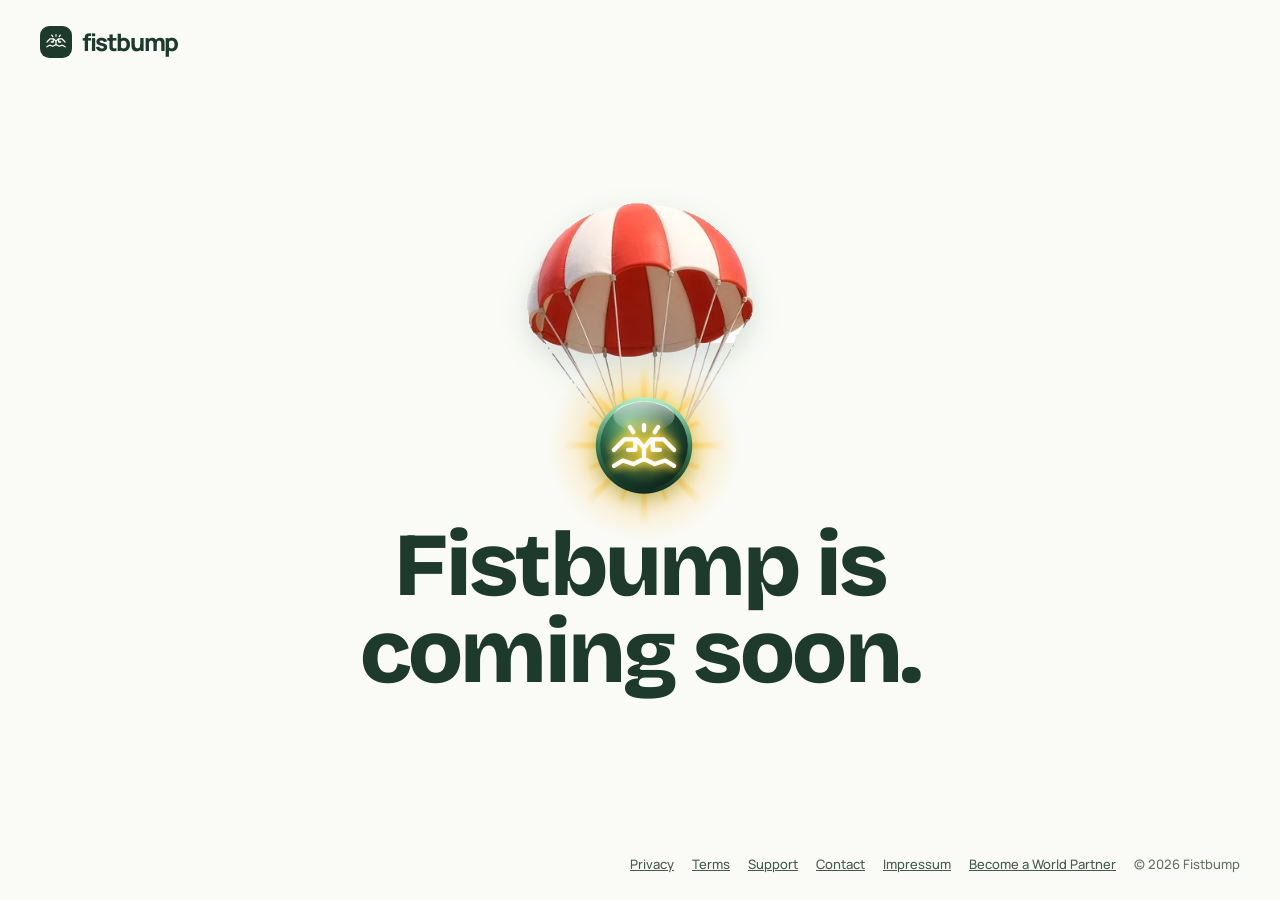
==== index.html @ 993be5f4 "Teaser: only the parachute and "Fistbump is coming soon.", nothing under it The owner (7 Nov): "only" ====
<!doctype html>
<html lang="en">
  <head>
    <meta charset="utf-8" />
    <meta name="viewport" content="width=device-width, initial-scale=1" />
    <title>Fistbump</title>
    <meta
      name="description"
      content="Fistbump, a new app for builders, is coming soon."
    />
    <meta name="theme-color" content="#FAFBF6" />
    <link rel="icon" href="/favicon.svg" type="image/svg+xml" />
    <link rel="icon" href="/favicon-32.png" sizes="32x32" type="image/png" />
    <link rel="apple-touch-icon" href="/apple-touch-icon.png" />
    <link rel="canonical" href="https://fistbump.world/" />
    <meta property="og:type" content="website" />
    <meta property="og:url" content="https://fistbump.world/" />
    <meta property="og:site_name" content="Fistbump" />
    <meta property="og:title" content="Fistbump" />
    <meta property="og:description" content="A new app for builders, coming soon." />
    <meta property="og:image" content="https://fistbump.world/og.png" />
    <meta property="og:image:width" content="1200" />
    <meta property="og:image:height" content="630" />
    <meta
      property="og:image:alt"
      content="A small parachute drifting down with a crate stamped with the Fistbump mark."
    />
    <meta name="twitter:card" content="summary_large_image" />
    <meta name="twitter:site" content="@skatalystai" />
    <meta name="twitter:title" content="Fistbump" />
    <meta name="twitter:description" content="A new app for builders, coming soon." />
    <meta name="twitter:image" content="https://fistbump.world/og.png" />
    <!-- The colours: the same chart as the app (src/theme/tokens.css). -->
    <link rel="stylesheet" href="/tokens.css" />
    <link
      rel="preload"
      href="/fonts/BricolageGrotesque_800ExtraBold.ttf"
      as="font"
      type="font/ttf"
      crossorigin
    />
    <style>
      @font-face {
        font-family: 'Bricolage Grotesque';
        src: url('/fonts/BricolageGrotesque_800ExtraBold.ttf') format('truetype');
        font-weight: 800;
        font-display: swap;
      }
      @font-face {
        font-family: 'Manrope';
        src: url('/fonts/Manrope_500Medium.ttf') format('truetype');
        font-weight: 500;
        font-display: swap;
      }
      @font-face {
        font-family: 'Manrope';
        src: url('/fonts/Manrope_800ExtraBold.ttf') format('truetype');
        font-weight: 800;
        font-display: swap;
      }
      :root {
        color-scheme: light;
      }
      * {
        box-sizing: border-box;
      }
      html,
      body {
        margin: 0;
        min-height: 100%;
      }
      body {
        min-height: 100svh;
        display: grid;
        grid-template-rows: auto 1fr auto;
        background: var(--paper);
        color: var(--forest);
        font:
          500 16px/1.5 Manrope,
          system-ui,
          sans-serif;
        -webkit-font-smoothing: antialiased;
      }
      header,
      footer {
        display: flex;
        align-items: center;
        justify-content: space-between;
      }
      /* The logo sits where the app's does, with the same margin. */
      header,
      footer {
        padding: clamp(16px, 3svh, 26px) clamp(16px, 4vw, 40px);
      }
      footer {
        justify-content: flex-end;
      }
      .brand {
        display: inline-flex;
        align-items: center;
        gap: 10px;
        color: var(--forest);
        text-decoration: none;
        font:
          800 24px/1 Manrope,
          system-ui,
          sans-serif;
        letter-spacing: -1.4px;
      }
      .brand img {
        width: 32px;
        height: 32px;
      }
      main {
        display: flex;
        flex-direction: column;
        align-items: center;
        justify-content: center;
        text-align: center;
        padding: 8px 16px 24px;
      }
      /* The app's own 3D parachute (the one members land with), carrying the Fistbump logo on a
         round shiny badge. When it lands the logo lights up in gold, like the owner's video. */
      .sky {
        width: min(230px, 26svh, 50vw);
      }
      .parachute {
        position: relative;
        display: block;
        aspect-ratio: 286 / 360;
        transform-origin: 50% 14%;
        animation:
          drop 2.8s cubic-bezier(0.2, 0.75, 0.25, 1) both,
          sway 6s ease-in-out 2.8s infinite;
      }
      .chute {
        position: absolute;
        top: 0;
        left: 0;
        width: 100%;
        height: auto;
        filter: drop-shadow(0 10px 14px #1e3a2c26);
      }
      /* Drawn in the picture's own units (286 wide), so the strings meet the badge. */
      .badge {
        position: absolute;
        top: 0;
        left: 0;
        width: 100%;
        height: auto;
        overflow: visible;
      }
      .badge-ball {
        filter: drop-shadow(0 8px 10px #1e3a2c40);
      }
      .badge-light {
        animation: light-up 1.1s cubic-bezier(0.2, 1.4, 0.4, 1) 2.3s both;
      }
      .badge-rays {
        animation: spin 40s linear 2.3s infinite;
      }
      .badge-halo {
        animation: glow 3.2s ease-in-out 3.4s infinite;
      }
      .badge-sparkles use {
        animation: twinkle 2.6s ease-in-out infinite both;
      }
      .badge-sparkles g:nth-child(1) use {
        animation-delay: 2.6s;
      }
      .badge-sparkles g:nth-child(2) use {
        animation-delay: 3.4s;
      }
      .badge-sparkles g:nth-child(3) use {
        animation-delay: 2.9s;
      }
      .badge-sparkles g:nth-child(4) use {
        animation-delay: 3.9s;
      }
      .badge-sparkles g:nth-child(5) use {
        animation-delay: 3.1s;
      }
      .badge-sparkles g:nth-child(6) use {
        animation-delay: 4.2s;
      }
      .badge-sparkles g:nth-child(7) use {
        animation-delay: 3.6s;
      }
      h1 {
        margin: clamp(18px, 3.5svh, 34px) 0 0;
        font:
          800 clamp(40px, min(7.4vw, 10svh), 96px) / 0.96 'Bricolage Grotesque',
          Manrope,
          system-ui,
          sans-serif;
        letter-spacing: -0.03em;
        text-wrap: balance;
        max-width: 14ch;
      }
      .brand:focus-visible,
      footer a:focus-visible {
        outline: 3px solid var(--focus);
        outline-offset: 3px;
      }
      footer {
        font-size: 13px;
        color: var(--lichen);
      }
      footer .links {
        display: inline-flex;
        flex-wrap: wrap;
        justify-content: center;
        gap: 8px 18px;
      }
      footer a {
        color: var(--moss);
      }
      @keyframes drop {
        0% {
          translate: -60px -80svh;
          rotate: -12deg;
          opacity: 0;
        }
        12% {
          opacity: 1;
        }
        45% {
          rotate: 7deg;
        }
        75% {
          rotate: -3deg;
        }
        100% {
          translate: 0 0;
          rotate: 0deg;
          opacity: 1;
        }
      }
      @keyframes sway {
        0%,
        100% {
          rotate: 0deg;
        }
        25% {
          rotate: 2.5deg;
        }
        75% {
          rotate: -2.5deg;
        }
      }
      @keyframes light-up {
        from {
          opacity: 0;
          scale: 0.3;
        }
        to {
          opacity: 1;
          scale: 1;
        }
      }
      @keyframes spin {
        to {
          rotate: 360deg;
        }
      }
      @keyframes glow {
        50% {
          opacity: 0.6;
          scale: 0.92;
        }
      }
      @keyframes twinkle {
        0%,
        100% {
          opacity: 0;
          scale: 0.2;
        }
        50% {
          opacity: 1;
          scale: 1;
        }
      }
      @media (prefers-reduced-motion: reduce) {
        .parachute,
        .badge-light,
        .badge-rays,
        .badge-halo,
        .badge-sparkles use {
          animation: none;
        }
      }
    </style>
  </head>
  <body>
    <header>
      <a class="brand" href="/" aria-label="Fistbump home">
        <img src="/favicon.svg" alt="" />
        fistbump
      </a>
    </header>
    <main>
      <div class="sky" aria-hidden="true">
        <span class="parachute">
          <img class="chute" src="/art/parachute.webp" alt="" width="286" height="275" />
          <svg class="badge" viewBox="0 0 286 400" width="286" height="400">
            <defs>
              <radialGradient id="badge-halo" cx="0" cy="0" r="120" gradientUnits="userSpaceOnUse">
                <stop offset="0" stop-color="#ffd43b" stop-opacity=".9" />
                <stop offset=".48" stop-color="#ffd43b" stop-opacity=".55" />
                <stop offset=".72" stop-color="#f5bd4f" stop-opacity=".18" />
                <stop offset="1" stop-color="#f5bd4f" stop-opacity="0" />
              </radialGradient>
              <radialGradient id="badge-ray" cx="0" cy="0" r="100" gradientUnits="userSpaceOnUse">
                <stop offset=".5" stop-color="#ffc94a" stop-opacity=".8" />
                <stop offset="1" stop-color="#ffc94a" stop-opacity="0" />
              </radialGradient>
              <linearGradient id="badge-rim" y1="-60" y2="60" x2="0" gradientUnits="userSpaceOnUse">
                <stop offset="0" stop-color="#b4f0c8" />
                <stop offset=".5" stop-color="#3c7d59" />
                <stop offset="1" stop-color="#0f2a1d" />
              </linearGradient>
              <radialGradient
                id="badge-body"
                cx="-20"
                cy="-28"
                r="88"
                gradientUnits="userSpaceOnUse"
              >
                <stop offset="0" stop-color="#5bb383" />
                <stop offset=".5" stop-color="#24553c" />
                <stop offset="1" stop-color="#10291d" />
              </radialGradient>
              <radialGradient id="badge-warm" cx="0" cy="0" r="48" gradientUnits="userSpaceOnUse">
                <stop offset="0" stop-color="#ffd43b" stop-opacity=".45" />
                <stop offset="1" stop-color="#ffd43b" stop-opacity="0" />
              </radialGradient>
              <linearGradient
                id="badge-shine"
                y1="-56"
                y2="-16"
                x2="0"
                gradientUnits="userSpaceOnUse"
              >
                <stop offset="0" stop-color="#fff" stop-opacity=".7" />
                <stop offset="1" stop-color="#fff" stop-opacity="0" />
              </linearGradient>
              <linearGradient id="badge-spark" y1="-8" y2="8" x2="0" gradientUnits="userSpaceOnUse">
                <stop offset="0" stop-color="#fffbe0" />
                <stop offset="1" stop-color="#ffc21a" />
              </linearGradient>
              <filter id="badge-glow" x="-30%" y="-30%" width="160%" height="160%">
                <feGaussianBlur in="SourceAlpha" stdDeviation="2.6" result="blur" />
                <feFlood flood-color="#ffd43b" />
                <feComposite in2="blur" operator="in" result="gold" />
                <feMerge>
                  <feMergeNode in="gold" />
                  <feMergeNode in="gold" />
                  <feMergeNode in="SourceGraphic" />
                </feMerge>
              </filter>
              <filter id="badge-soft" x="-20%" y="-20%" width="140%" height="140%">
                <feGaussianBlur stdDeviation="1.6" />
              </filter>
              <path id="badge-star" d="M0-8C1-2 2-1 8 0C2 1 1 2 0 8C-1 2-2 1-8 0C-2-1-1-2 0-8Z" />
            </defs>
            <!-- The parachute's strings, carried on down to the badge. -->
            <path
              d="M84.8 256L99.8 274.8M93.6 256L102.2 270.4M104 240L111.6 260.2M109 240L113.6 258.4M121.1 232L123.2 252.5M160.6 216L159.7 248.2M165.5 216L161.4 248.6M200.1 232L190.9 265.9M209.8 240L198.3 275.8M212.8 248L199.2 278.1M217.4 248L199 278.6"
              stroke="#c9cdcf"
              stroke-width="1.8"
              stroke-linecap="round"
            />
            <g transform="translate(148 304)">
              <g class="badge-light">
                <circle class="badge-halo" r="120" fill="url(#badge-halo)" />
                <path
                  class="badge-rays"
                  fill="url(#badge-ray)"
                  filter="url(#badge-soft)"
                  d="M0 0L-5.2-99.9L5.2-99.9ZM0 0L25.7-69.4L30.9-67.2ZM0 0L66.9-74.3L74.3-66.9ZM0 0L67.2-30.9L69.4-25.7ZM0 0L99.9-5.2L99.9 5.2ZM0 0L69.4 25.7L67.2 30.9ZM0 0L74.3 66.9L66.9 74.3ZM0 0L30.9 67.2L25.7 69.4ZM0 0L5.2 99.9L-5.2 99.9ZM0 0L-25.7 69.4L-30.9 67.2ZM0 0L-66.9 74.3L-74.3 66.9ZM0 0L-67.2 30.9L-69.4 25.7ZM0 0L-99.9 5.2L-99.9-5.2ZM0 0L-69.4-25.7L-67.2-30.9ZM0 0L-74.3-66.9L-66.9-74.3ZM0 0L-30.9-67.2L-25.7-69.4Z"
                />
              </g>
              <g class="badge-ball">
                <circle r="60" fill="url(#badge-rim)" />
                <circle r="54.5" fill="url(#badge-body)" />
                <circle r="48" fill="url(#badge-warm)" />
                <!-- The Fistbump logo, as in the app icon. -->
                <path
                  d="M7 24L13 18L20 18L24 23L24 29L18 32L12 30L7 33M41 24L35 18L28 18L24 23L24 29L30 32L36 30L41 33M19 18V24H15M29 18V24H33M24 10V13M16 11L18 14M32 11L30 14"
                  transform="translate(-52.8 -47.3) scale(2.2)"
                  fill="none"
                  stroke="#fffdf5"
                  stroke-width="2.4"
                  stroke-linecap="round"
                  stroke-linejoin="round"
                  filter="url(#badge-glow)"
                />
                <ellipse cy="-36" rx="38" ry="19" fill="url(#badge-shine)" />
              </g>
              <g class="badge-sparkles" fill="url(#badge-spark)">
                <g transform="translate(-96 -14) scale(2)"><use href="#badge-star" /></g>
                <g transform="translate(90 -40) scale(1.5)"><use href="#badge-star" /></g>
                <g transform="translate(104 26) scale(2.2)"><use href="#badge-star" /></g>
                <g transform="translate(-84 50) scale(1.4)"><use href="#badge-star" /></g>
                <g transform="translate(-44 84) scale(1.7)"><use href="#badge-star" /></g>
                <g transform="translate(60 78) scale(1.5)"><use href="#badge-star" /></g>
                <g transform="translate(-112 -64) scale(1.1)"><use href="#badge-star" /></g>
              </g>
            </g>
          </svg>
        </span>
      </div>
      <h1>Fistbump is coming soon.</h1>
    </main>
    <footer>
      <span class="links">
        <a href="/privacy/">Privacy</a>
        <a href="/terms/">Terms</a><a href="/support/">Support</a><a href="/contact/">Contact</a
        ><a href="/impressum/">Impressum</a>
        <a href="https://app.fistbump.world/sponsor">Become a World Partner</a>
        <span>© 2026 Fistbump</span>
      </span>
    </footer>
    <script>
      // One visit to this page, added to a daily total for the team (public.count_visit), and while
      // the page is in front one beat a minute to that minute's total, for "online now"
      // (public.site_beat). No cookie, nothing stored in the browser, nothing about the visitor is
      // sent or kept. The key is the app's public one, the same as in app.fistbump.world.
      (function () {
        var server = 'https://xhuhqgfvrtgdiqsxekig.supabase.co/rest/v1/rpc/';
        var publishable = 'sb_publishable_MYZH6o37FvHN8azleJ57rA_O2DA0aAM';
        var last = 0;
        function send(name, body) {
          fetch(server + name, {
            method: 'POST',
            headers: { apikey: publishable, 'Content-Type': 'application/json' },
            body: body,
            keepalive: true,
            credentials: 'omit',
            referrerPolicy: 'no-referrer',
          }).catch(function () {});
        }
        function beat() {
          if (document.visibilityState !== 'visible' || Date.now() - last < 55000) return;
          last = Date.now();
          send('site_beat', '{}');
        }
        send('count_visit', '{"page":"website","surface":"web"}');
        beat();
        setInterval(beat, 60000);
        document.addEventListener('visibilitychange', beat);
      })();
    </script>
  </body>
</html>
---- tokens.css ----
/*
 * Fistbump's colour chart, one file for fistbump.world and the app (approved by the owner on
 * 4 November 2026). landing/tokens.css is the same file for the public site; src/theme/tokens.ts
 * repeats the colours for the phone app's own screens. tests/tokens.test.ts keeps all three equal
 * and checks every other place that still names one of these colours.
 *
 * Day: the site, the map and every panel; the 3D characters stay the brightest thing on screen.
 * Night: Fistbump Park, the same forest after dark, lit in cyan and gold. Each accent has one job.
 */
:root {
  /* Day neutrals */
  --paper: #fafbf6;
  --card: #ffffff;
  --meadow: #eef3e6;
  --trail: #dce4d3;
  --forest: #1e3a2c;
  --forest-hover: #2d4f3d;
  --moss: #46594d;
  --lichen: #5f7266;
  --lagoon: #5b948b;
  --float: #ffffffee;
  /* Accents */
  --sun: #f5bd4f; /* Plus, Sponsored, rewards */
  --sun-soft: #fdf3dc;
  --sun-ink: #6b4a07;
  --event: #c2410c; /* events: pins, chips, dates */
  --event-soft: #ffede3;
  --event-ink: #7c2d12;
  --sky: #23b9e9; /* new builders, lights */
  --sky-soft: #e6f6fb;
  --sky-ink: #0b5f7d;
  --focus: #127fa6; /* the keyboard focus ring, 3 px */
  --danger: #b42318;
  /* Night: Fistbump Park */
  --night-top: #0d2c23;
  --night: #08201a;
  --night-deep: #04130f;
  --night-panel: #0f3027;
  --night-panel-hi: #14402fe6;
  --night-panel-lo: #0a2419e6;
  --night-edge: #7cf0c840;
  --night-ink: #f3faf6;
  --night-ink-soft: #c3dccf;
  --night-ink-faint: #8fb3a3;
  --glow-cyan: #3ee6ff;
  --glow-mint: #7cf0c8;
  --glow-gold: #ffd43b;
  --glow-coral: #ff7a52;
  /* Type: Bricolage Grotesque for titles, Manrope for everything else */
  --display:
    BricolageGrotesque_800ExtraBold, 'Bricolage Grotesque', Manrope_800ExtraBold, Arial, sans-serif;
  --display-bold:
    BricolageGrotesque_700Bold, 'Bricolage Grotesque', Manrope_700Bold, Arial, sans-serif;
  --text: Manrope_500Medium, Manrope, Arial, sans-serif;
  --fs-tiny: 11px;
  --fs-small: 12px;
  --fs-note: 13px;
  --fs-label: 14px;
  --fs-body: 15px;
  --fs-input: 16px; /* text fields: phones zoom into anything smaller */
  --fs-lead: 17px;
  --fs-heading: 20px;
  --fs-title-3: 24px;
  --fs-title-2: 30px;
  --fs-title-1: 40px;
  /* Shape */
  --r-xs: 8px;
  --r-sm: 12px;
  --r-md: 16px;
  --r-lg: 24px;
  --r-pill: 999px;
  --shadow-float: 0 1px 2px #1e3a2c0f, 0 6px 22px #1e3a2c12;
  --shadow-raise: 0 1px 0 #ffffff1f inset, 0 10px 24px #1e3a2c2e;
  --shadow-dialog: 0 30px 130px #1d34284d;
  --float-shadow: var(--shadow-float);
}
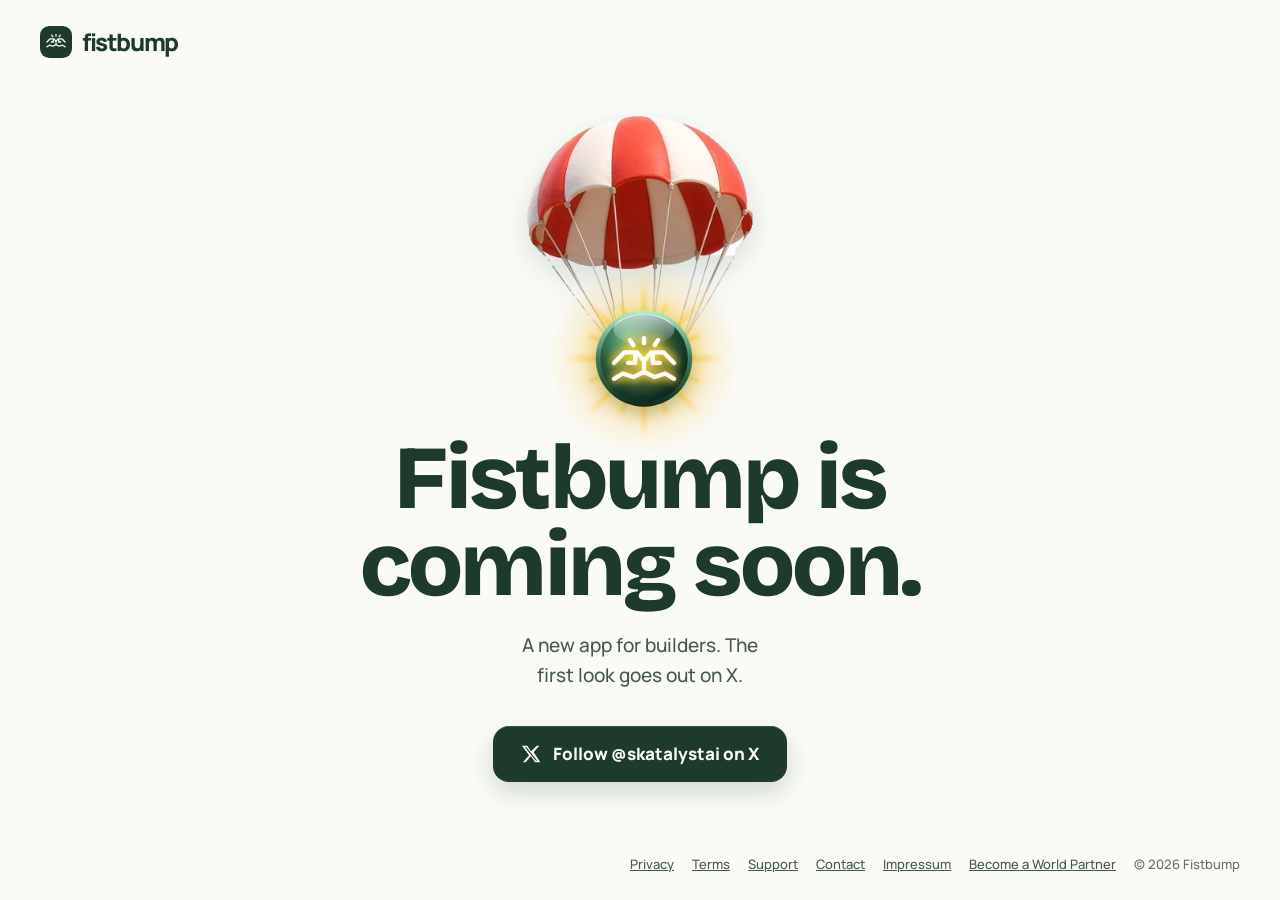
==== commit 95e912db: "Teaser: keep the sentence and Follow on X under the title The owner (7 Nov): "only the chest change," ====
--- a/index.html
+++ b/index.html
@@ -197,10 +197,47 @@
         text-wrap: balance;
         max-width: 14ch;
       }
+      p {
+        margin: clamp(16px, 2.6svh, 24px) auto clamp(24px, 4svh, 36px);
+        max-width: 32ch;
+        font-size: clamp(17px, 1.6vw, 19px);
+        line-height: 1.55;
+        color: var(--moss);
+        text-wrap: balance;
+      }
+      .follow {
+        display: inline-flex;
+        align-items: center;
+        gap: 12px;
+        min-height: 56px;
+        padding: 0 28px;
+        border-radius: var(--r-md);
+        background: var(--forest);
+        color: var(--paper);
+        font:
+          800 17px/1.2 Manrope,
+          system-ui,
+          sans-serif;
+        text-decoration: none;
+        box-shadow: var(--shadow-raise);
+        transition:
+          background 0.18s,
+          transform 0.18s;
+      }
+      .follow:hover {
+        background: var(--forest-hover);
+        transform: translateY(-2px);
+      }
+      .follow:focus-visible,
       .brand:focus-visible,
       footer a:focus-visible {
         outline: 3px solid var(--focus);
         outline-offset: 3px;
+      }
+      .follow svg {
+        width: 20px;
+        height: 20px;
+        flex-shrink: 0;
       }
       footer {
         font-size: 13px;
@@ -287,6 +324,9 @@
         .badge-halo,
         .badge-sparkles use {
           animation: none;
+        }
+        .follow {
+          transition: none;
         }
       }
     </style>
@@ -411,6 +451,16 @@
         </span>
       </div>
       <h1>Fistbump is coming soon.</h1>
+      <p>A new app for builders. The first look goes out on X.</p>
+      <a class="follow" href="https://x.com/skatalystai" rel="noopener">
+        <svg viewBox="0 0 24 24" aria-hidden="true">
+          <path
+            fill="currentColor"
+            d="M18.9 2H22l-6.8 7.8L23.2 22h-6.3l-4.9-7.4L5.5 22H2.3l7.4-8.5L1 2h6.5l4.5 6.8L18.9 2Zm-1.1 18h1.7L6.6 3.9H4.8L17.8 20Z"
+          />
+        </svg>
+        Follow @skatalystai on X
+      </a>
     </main>
     <footer>
       <span class="links">
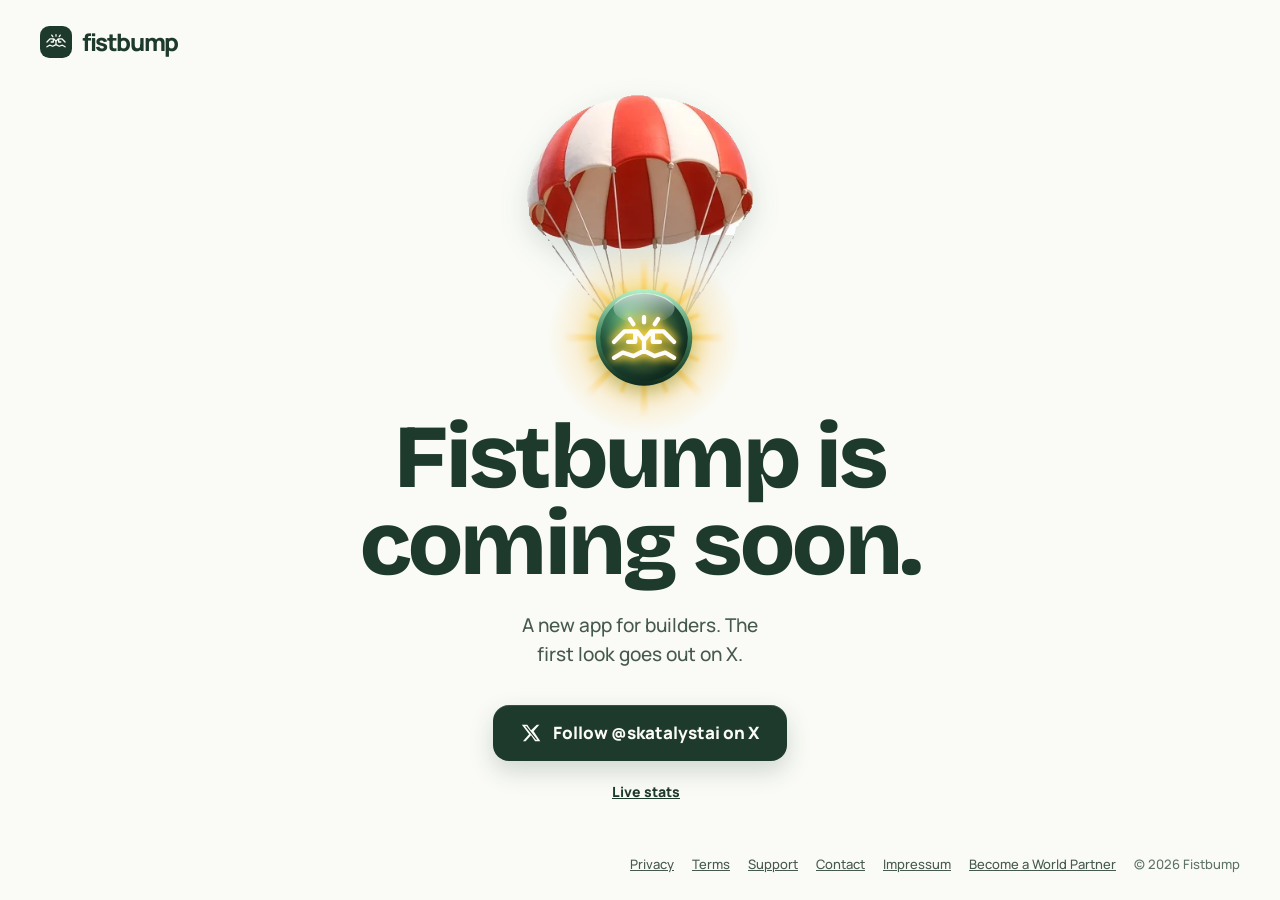
==== commit e5e9a1ff: "Public live stats: app.fistbump.world/stats and "12 online · 340 visits today" on fistbump.world (PR" ====
--- a/index.html
+++ b/index.html
@@ -131,7 +131,7 @@
         transform-origin: 50% 14%;
         animation:
           drop 2.8s cubic-bezier(0.2, 0.75, 0.25, 1) both,
-          sway 6s ease-in-out 2.8s infinite;
+          sway 4.8s ease-in-out 2.8s infinite;
       }
       .chute {
         position: absolute;
@@ -154,13 +154,12 @@
         filter: drop-shadow(0 8px 10px #1e3a2c40);
       }
       .badge-light {
-        animation: light-up 1.1s cubic-bezier(0.2, 1.4, 0.4, 1) 2.3s both;
-      }
-      .badge-rays {
-        animation: spin 40s linear 2.3s infinite;
+        animation:
+          light-up 1.1s cubic-bezier(0.2, 1.4, 0.4, 1) 2.3s both,
+          blink 1.8s ease-in-out 3.4s infinite;
       }
       .badge-halo {
-        animation: glow 3.2s ease-in-out 3.4s infinite;
+        animation: glow 1.8s ease-in-out 3.4s infinite;
       }
       .badge-sparkles use {
         animation: twinkle 2.6s ease-in-out infinite both;
@@ -239,6 +238,34 @@
         height: 20px;
         flex-shrink: 0;
       }
+      /* The live line: online now and visits today (public.public_stats), and the stats page.
+         The dot is the app's live green (the /admin and /stats dots). */
+      .live {
+        display: inline-flex;
+        flex-wrap: wrap;
+        align-items: center;
+        justify-content: center;
+        gap: 4px 12px;
+        margin: 20px 0 0;
+        max-width: none;
+        font-size: var(--fs-label);
+        color: var(--moss);
+      }
+      .live-dot {
+        width: 10px;
+        height: 10px;
+        border-radius: var(--r-pill);
+        background: #2fb36a;
+        box-shadow: 0 0 0 4px #2fb36a26;
+      }
+      .live a {
+        color: var(--forest);
+        font-weight: 800;
+      }
+      .live a:focus-visible {
+        outline: 3px solid var(--focus);
+        outline-offset: 3px;
+      }
       footer {
         font-size: 13px;
         color: var(--lichen);
@@ -277,12 +304,19 @@
         0%,
         100% {
           rotate: 0deg;
+          translate: 0 0;
         }
         25% {
-          rotate: 2.5deg;
+          rotate: 5deg;
+          translate: 0 -10px;
+        }
+        50% {
+          rotate: 0deg;
+          translate: 0 4px;
         }
         75% {
-          rotate: -2.5deg;
+          rotate: -5deg;
+          translate: 0 -10px;
         }
       }
       @keyframes light-up {
@@ -295,15 +329,19 @@
           scale: 1;
         }
       }
-      @keyframes spin {
-        to {
-          rotate: 360deg;
-        }
-      }
       @keyframes glow {
         50% {
-          opacity: 0.6;
-          scale: 0.92;
+          opacity: 0.3;
+          scale: 0.82;
+        }
+      }
+      @keyframes blink {
+        0%,
+        100% {
+          opacity: 1;
+        }
+        50% {
+          opacity: 0.25;
         }
       }
       @keyframes twinkle {
@@ -320,7 +358,6 @@
       @media (prefers-reduced-motion: reduce) {
         .parachute,
         .badge-light,
-        .badge-rays,
         .badge-halo,
         .badge-sparkles use {
           animation: none;
@@ -461,6 +498,11 @@
         </svg>
         Follow @skatalystai on X
       </a>
+      <p class="live">
+        <span class="live-dot" id="live-dot" aria-hidden="true" hidden></span>
+        <span id="live-text"></span>
+        <a href="https://app.fistbump.world/stats">Live stats</a>
+      </p>
     </main>
     <footer>
       <span class="links">
@@ -490,6 +532,42 @@
             referrerPolicy: 'no-referrer',
           }).catch(function () {});
         }
+        // "12 online · 340 visits today": totals only, and a number under 3 comes back empty, so
+        // it isn't shown (the same as app.fistbump.world/stats).
+        var dot = document.getElementById('live-dot');
+        var text = document.getElementById('live-text');
+        function count(n) {
+          return typeof n === 'number' && n >= 3 ? n.toLocaleString('en-GB') : '';
+        }
+        // When the numbers can't load, the line goes: an old count is not shown as live.
+        function clear() {
+          dot.hidden = true;
+          text.textContent = '';
+        }
+        function show() {
+          if (document.visibilityState !== 'visible') return;
+          fetch(server + 'public_stats', {
+            method: 'POST',
+            headers: { apikey: publishable, 'Content-Type': 'application/json' },
+            body: '{}',
+            credentials: 'omit',
+            referrerPolicy: 'no-referrer',
+          })
+            .then(function (r) {
+              return r.ok ? r.json() : null;
+            })
+            .then(function (s) {
+              if (!s) return clear();
+              var online = count(s.online);
+              var visits = count(s.visits_today);
+              var parts = [];
+              if (online) parts.push(online + ' online');
+              if (visits) parts.push(visits + ' visits today');
+              dot.hidden = !online;
+              text.textContent = parts.join(' · ');
+            })
+            .catch(clear);
+        }
         function beat() {
           if (document.visibilityState !== 'visible' || Date.now() - last < 55000) return;
           last = Date.now();
@@ -499,6 +577,8 @@
         beat();
         setInterval(beat, 60000);
         document.addEventListener('visibilitychange', beat);
+        show();
+        setInterval(show, 60000);
       })();
     </script>
   </body>
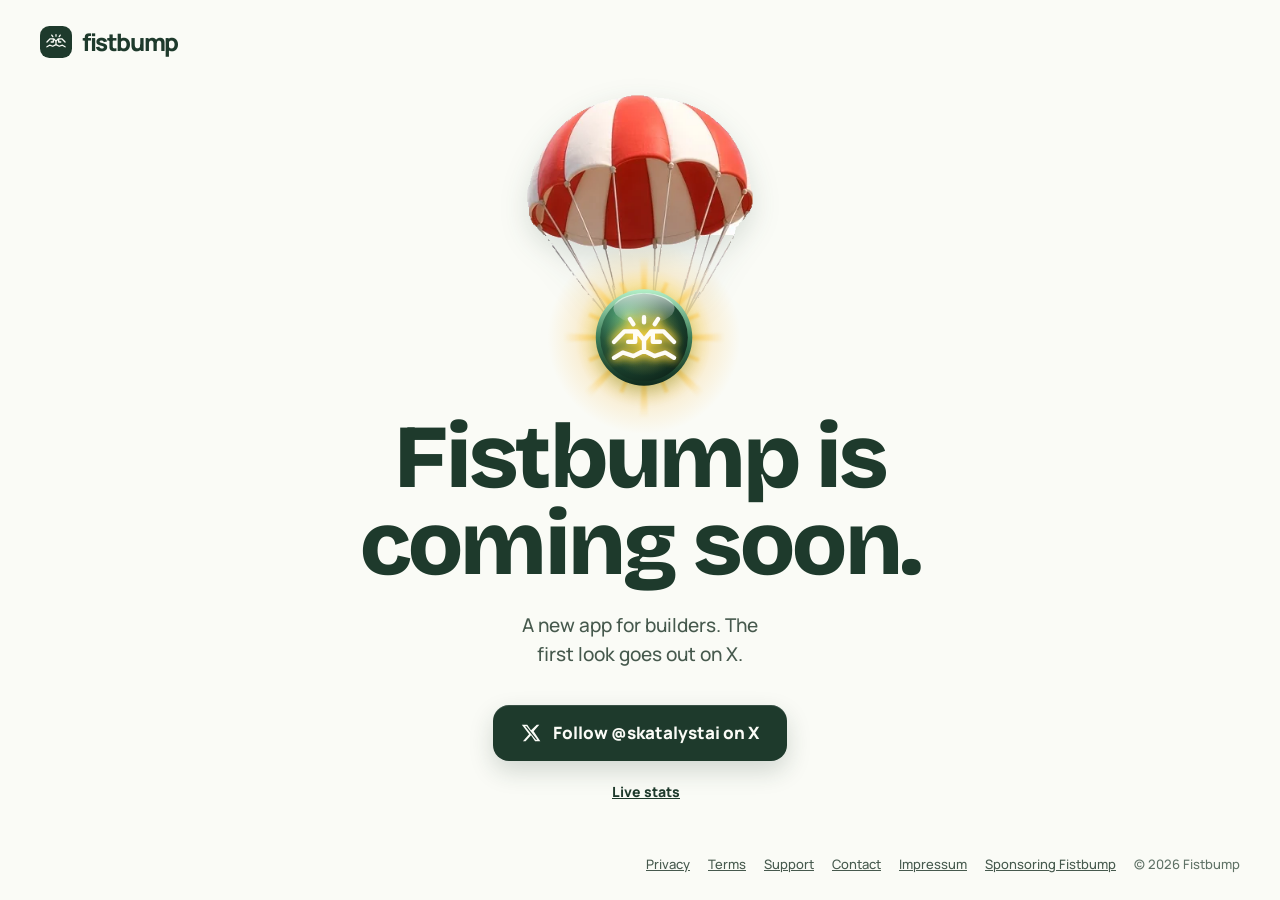
==== commit e06abd99: "Sponsor Fistbump: coming soon page and interest list; World Partners kept private (#315) * World Par" ====
--- a/index.html
+++ b/index.html
@@ -238,7 +238,7 @@
         height: 20px;
         flex-shrink: 0;
       }
-      /* The live line: online now and visits today (public.public_stats), and the stats page.
+      /* The live line: online now, members and openings today (public.public_stats), and the stats page.
          The dot is the app's live green (the /admin and /stats dots). */
       .live {
         display: inline-flex;
@@ -509,7 +509,7 @@
         <a href="/privacy/">Privacy</a>
         <a href="/terms/">Terms</a><a href="/support/">Support</a><a href="/contact/">Contact</a
         ><a href="/impressum/">Impressum</a>
-        <a href="https://app.fistbump.world/sponsor">Become a World Partner</a>
+        <a href="https://app.fistbump.world/sponsor">Sponsoring Fistbump</a>
         <span>© 2026 Fistbump</span>
       </span>
     </footer>
@@ -532,8 +532,9 @@
             referrerPolicy: 'no-referrer',
           }).catch(function () {});
         }
-        // "12 online · 340 visits today": totals only, and a number under 3 comes back empty, so
-        // it isn't shown (the same as app.fistbump.world/stats).
+        // "12 online · 9 members today · 340 openings today": totals only, and a number under 3
+        // comes back empty, so it isn't shown (the same as app.fistbump.world/stats). An opening
+        // is each time the app or this website is opened, a member is counted once a day.
         var dot = document.getElementById('live-dot');
         var text = document.getElementById('live-text');
         function count(n) {
@@ -559,10 +560,12 @@
             .then(function (s) {
               if (!s) return clear();
               var online = count(s.online);
+              var members = count(s.members_today);
               var visits = count(s.visits_today);
               var parts = [];
               if (online) parts.push(online + ' online');
-              if (visits) parts.push(visits + ' visits today');
+              if (members) parts.push(members + ' members today');
+              if (visits) parts.push(visits + ' openings today');
               dot.hidden = !online;
               text.textContent = parts.join(' · ');
             })
--- a/tokens.css
+++ b/tokens.css
@@ -30,6 +30,17 @@
   --sky-soft: #e6f6fb;
   --sky-ink: #0b5f7d;
   --focus: #127fa6; /* the keyboard focus ring, 3 px */
+  /* A followed place's own colour ("Notify me": up to five places), each with its soft ground. */
+  --place-1: #c2410c;
+  --place-1-soft: #ffede3;
+  --place-2: #127fa6;
+  --place-2-soft: #e6f6fb;
+  --place-3: #b7791f;
+  --place-3-soft: #fdf3dc;
+  --place-4: #2f855a;
+  --place-4-soft: #e3f4ea;
+  --place-5: #be185d;
+  --place-5-soft: #fce7f3;
   --danger: #b42318;
   /* Night: Fistbump Park */
   --night-top: #0d2c23;
@@ -69,6 +80,20 @@
   --r-md: 16px;
   --r-lg: 24px;
   --r-pill: 999px;
+  /* The design rules of 10 November 2026 (docs/design-proposal-10nov): three radii (controls,
+     cards, sheets), one control height (48, small 36, round icon 40) and a 4 px space scale.
+     src/world/ui.css builds the shared button, card and row classes from them. */
+  --r-control: 12px;
+  --r-card: 20px;
+  --r-sheet: 28px;
+  --control: 48px;
+  --control-small: 36px;
+  --control-icon: 40px;
+  --s2: 8px;
+  --s3: 12px;
+  --s4: 16px;
+  --s6: 24px;
+  --s8: 32px;
   --shadow-float: 0 1px 2px #1e3a2c0f, 0 6px 22px #1e3a2c12;
   --shadow-raise: 0 1px 0 #ffffff1f inset, 0 10px 24px #1e3a2c2e;
   --shadow-dialog: 0 30px 130px #1d34284d;
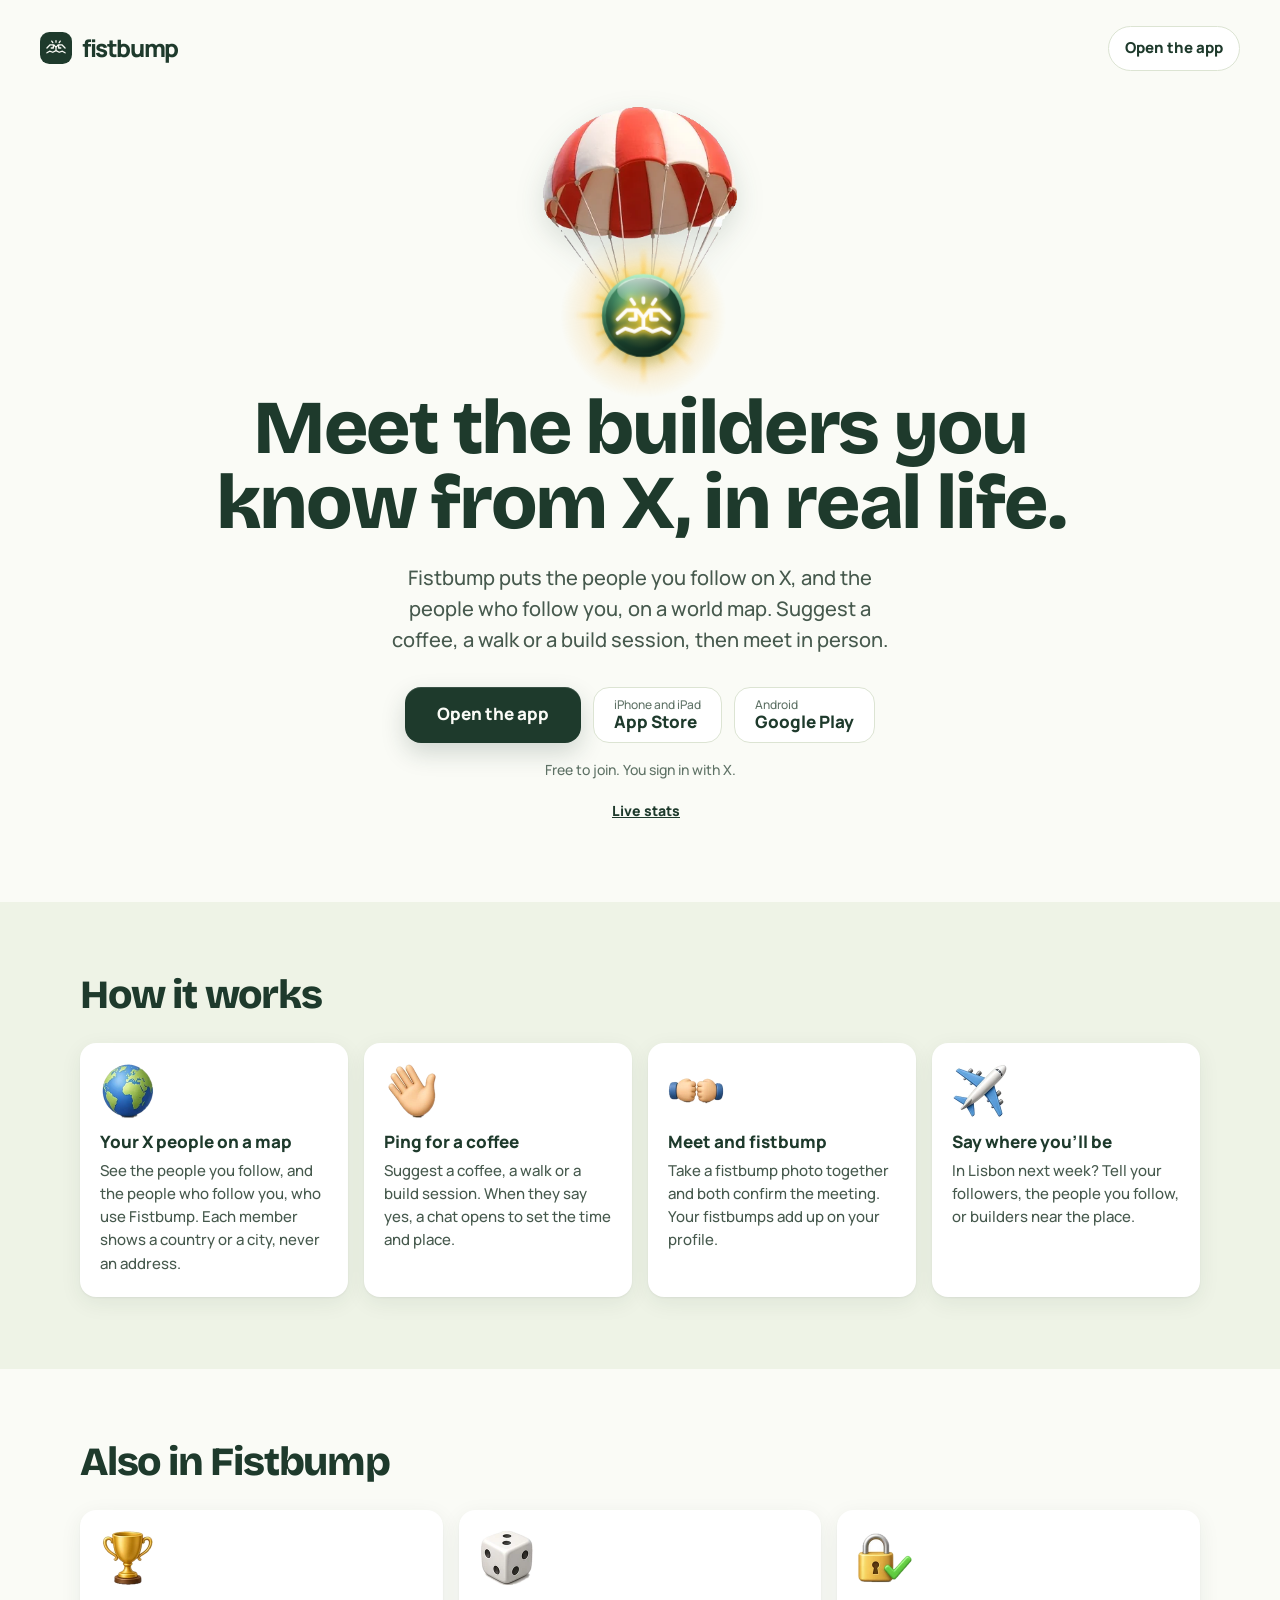
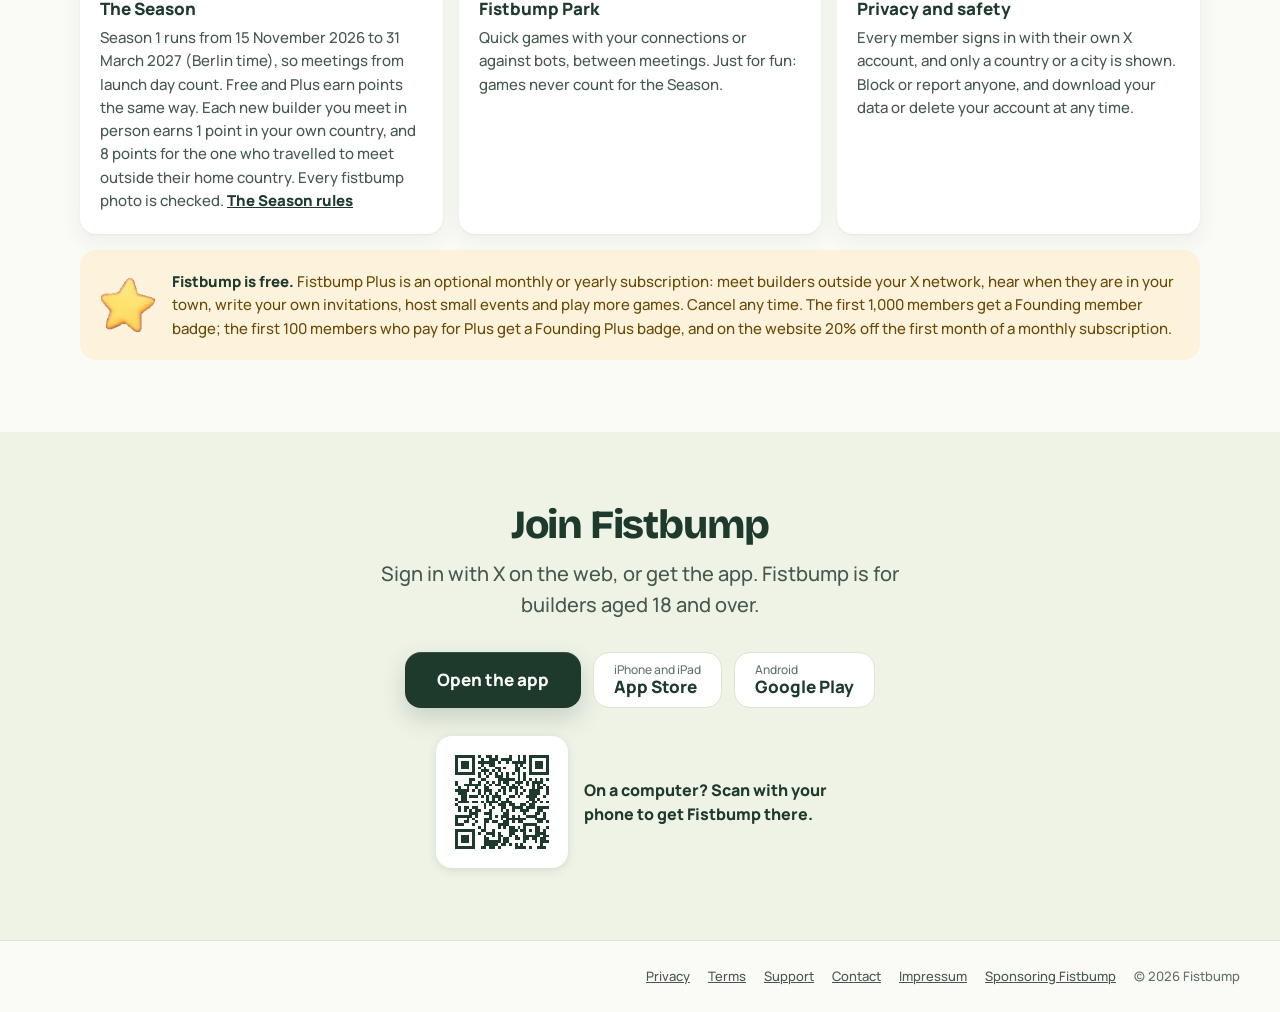
==== commit d47c0455: "fistbump.world launch home page, ready for launch day on 15 November (#40) * fistbump.world launch h" ====
--- a/index.html
+++ b/index.html
@@ -3,12 +3,14 @@
   <head>
     <meta charset="utf-8" />
     <meta name="viewport" content="width=device-width, initial-scale=1" />
-    <title>Fistbump</title>
+    <title>Fistbump: meet the builders you know from X</title>
     <meta
       name="description"
-      content="Fistbump, a new app for builders, is coming soon."
+      content="Fistbump shows the builders you know from X on a world map, so you can meet them for a coffee, a walk or a build session. Free to join."
     />
     <meta name="theme-color" content="#FAFBF6" />
+    <!-- Safari on iPhone offers the App Store app at the top of the page. -->
+    <meta name="apple-itunes-app" content="app-id=6825308934" />
     <link rel="icon" href="/favicon.svg" type="image/svg+xml" />
     <link rel="icon" href="/favicon-32.png" sizes="32x32" type="image/png" />
     <link rel="apple-touch-icon" href="/apple-touch-icon.png" />
@@ -16,19 +18,25 @@
     <meta property="og:type" content="website" />
     <meta property="og:url" content="https://fistbump.world/" />
     <meta property="og:site_name" content="Fistbump" />
-    <meta property="og:title" content="Fistbump" />
-    <meta property="og:description" content="A new app for builders, coming soon." />
+    <meta property="og:title" content="Fistbump: meet the builders you know from X" />
+    <meta
+      property="og:description"
+      content="See the builders you know from X on a world map and meet them in person. Free to join."
+    />
     <meta property="og:image" content="https://fistbump.world/og.png" />
     <meta property="og:image:width" content="1200" />
     <meta property="og:image:height" content="630" />
     <meta
       property="og:image:alt"
-      content="A small parachute drifting down with a crate stamped with the Fistbump mark."
+      content="The Fistbump parachute carrying the Fistbump logo on a round green badge, next to the words: Meet the builders you know from X, in real life."
     />
     <meta name="twitter:card" content="summary_large_image" />
     <meta name="twitter:site" content="@skatalystai" />
-    <meta name="twitter:title" content="Fistbump" />
-    <meta name="twitter:description" content="A new app for builders, coming soon." />
+    <meta name="twitter:title" content="Fistbump: meet the builders you know from X" />
+    <meta
+      name="twitter:description"
+      content="See the builders you know from X on a world map and meet them in person. Free to join."
+    />
     <meta name="twitter:image" content="https://fistbump.world/og.png" />
     <!-- The colours: the same chart as the app (src/theme/tokens.css). -->
     <link rel="stylesheet" href="/tokens.css" />
@@ -67,12 +75,8 @@
       html,
       body {
         margin: 0;
-        min-height: 100%;
       }
       body {
-        min-height: 100svh;
-        display: grid;
-        grid-template-rows: auto 1fr auto;
         background: var(--paper);
         color: var(--forest);
         font:
@@ -86,6 +90,7 @@
         display: flex;
         align-items: center;
         justify-content: space-between;
+        gap: 16px;
       }
       /* The logo sits where the app's does, with the same margin. */
       header,
@@ -111,23 +116,36 @@
         width: 32px;
         height: 32px;
       }
-      main {
+      .top-link {
+        color: var(--forest);
+        font-weight: 800;
+        font-size: 15px;
+        text-decoration: none;
+        padding: 10px 16px;
+        border-radius: var(--r-pill);
+        border: 1.5px solid var(--trail);
+        background: var(--card);
+      }
+      .top-link:hover {
+        border-color: var(--forest);
+      }
+      .hero {
         display: flex;
         flex-direction: column;
         align-items: center;
-        justify-content: center;
         text-align: center;
-        padding: 8px 16px 24px;
+        padding: 8px 16px clamp(48px, 9svh, 88px);
       }
       /* The app's own 3D parachute (the one members land with), carrying the Fistbump logo on a
          round shiny badge. When it lands the logo lights up in gold, like the owner's video. */
       .sky {
-        width: min(230px, 26svh, 50vw);
+        width: min(210px, 22svh, 46vw);
       }
       .parachute {
         position: relative;
         display: block;
-        aspect-ratio: 286 / 360;
+        /* Taller than the picture, so the badge's lowest sparkles stay clear of the title. */
+        aspect-ratio: 286 / 375;
         transform-origin: 50% 14%;
         animation:
           drop 2.8s cubic-bezier(0.2, 0.75, 0.25, 1) both,
@@ -185,58 +203,188 @@
       .badge-sparkles g:nth-child(7) use {
         animation-delay: 3.6s;
       }
-      h1 {
-        margin: clamp(18px, 3.5svh, 34px) 0 0;
-        font:
-          800 clamp(40px, min(7.4vw, 10svh), 96px) / 0.96 'Bricolage Grotesque',
-          Manrope,
-          system-ui,
-          sans-serif;
+      h1,
+      h2 {
+        font-family: 'Bricolage Grotesque', Manrope, system-ui, sans-serif;
+        font-weight: 800;
         letter-spacing: -0.03em;
         text-wrap: balance;
-        max-width: 14ch;
-      }
-      p {
-        margin: clamp(16px, 2.6svh, 24px) auto clamp(24px, 4svh, 36px);
-        max-width: 32ch;
-        font-size: clamp(17px, 1.6vw, 19px);
+      }
+      h1 {
+        margin: clamp(18px, 3svh, 30px) 0 0;
+        font-size: clamp(36px, min(6.2vw, 8.6svh), 76px);
+        line-height: 0.98;
+        max-width: 17ch;
+      }
+      .lead {
+        margin: clamp(16px, 2.4svh, 22px) auto clamp(24px, 3.6svh, 32px);
+        max-width: 40ch;
+        font-size: clamp(17px, 1.6vw, 20px);
         line-height: 1.55;
         color: var(--moss);
-        text-wrap: balance;
-      }
-      .follow {
+        text-wrap: pretty;
+      }
+      .actions {
+        display: flex;
+        flex-wrap: wrap;
+        justify-content: center;
+        gap: 12px;
+        width: min(100%, 640px);
+      }
+      .open,
+      .store {
         display: inline-flex;
         align-items: center;
-        gap: 12px;
+        justify-content: center;
         min-height: 56px;
-        padding: 0 28px;
         border-radius: var(--r-md);
+        text-decoration: none;
+        transition:
+          background 0.18s,
+          border-color 0.18s,
+          transform 0.18s;
+      }
+      .open {
+        padding: 0 32px;
         background: var(--forest);
         color: var(--paper);
         font:
           800 17px/1.2 Manrope,
           system-ui,
           sans-serif;
-        text-decoration: none;
         box-shadow: var(--shadow-raise);
-        transition:
-          background 0.18s,
-          transform 0.18s;
-      }
-      .follow:hover {
+      }
+      .open:hover {
         background: var(--forest-hover);
         transform: translateY(-2px);
       }
-      .follow:focus-visible,
+      /* The stores: words only (their logos may only appear in their official badges). */
+      .store {
+        flex-direction: column;
+        align-items: flex-start;
+        gap: 2px;
+        padding: 0 20px;
+        background: var(--card);
+        color: var(--forest);
+        border: 1.5px solid var(--trail);
+        line-height: 1.1;
+      }
+      .store small {
+        font-size: 12px;
+        color: var(--lichen);
+      }
+      .store strong {
+        font-size: 17px;
+        font-weight: 800;
+      }
+      .store[hidden] {
+        display: none;
+      }
+      .store:hover {
+        border-color: var(--forest);
+        transform: translateY(-2px);
+      }
+      .fine {
+        margin: 16px 0 0;
+        font-size: 14px;
+        color: var(--lichen);
+      }
+      section {
+        padding: clamp(48px, 8svh, 80px) clamp(16px, 4vw, 40px);
+      }
+      .how {
+        background: var(--meadow);
+      }
+      .wrap {
+        max-width: 1120px;
+        margin: 0 auto;
+      }
+      h2 {
+        margin: 0 0 clamp(20px, 3svh, 32px);
+        font-size: clamp(30px, 3.6vw, 40px);
+        line-height: 1.05;
+      }
+      .cards {
+        display: grid;
+        grid-template-columns: repeat(auto-fit, minmax(230px, 1fr));
+        gap: 16px;
+        margin: 0;
+        padding: 0;
+        list-style: none;
+      }
+      .cards li {
+        padding: 20px 20px 22px;
+        border-radius: var(--r-md);
+        background: var(--card);
+        box-shadow: var(--shadow-float);
+      }
+      .cards img {
+        display: block;
+        width: 56px;
+        height: 56px;
+        margin-bottom: 12px;
+      }
+      h3 {
+        margin: 0 0 6px;
+        font:
+          800 17px/1.3 Manrope,
+          system-ui,
+          sans-serif;
+      }
+      .cards p {
+        margin: 0;
+        font-size: 15px;
+        line-height: 1.55;
+        color: var(--moss);
+      }
+      .cards a {
+        color: var(--forest);
+        font-weight: 800;
+      }
+      /* Plus: the app's gold, on the chart. */
+      .plus {
+        display: flex;
+        align-items: center;
+        gap: 16px;
+        margin-top: 16px;
+        padding: 20px;
+        border-radius: var(--r-md);
+        background: var(--sun-soft);
+        color: var(--sun-ink);
+      }
+      .plus img {
+        width: 56px;
+        height: 56px;
+        flex-shrink: 0;
+      }
+      .plus p {
+        margin: 0;
+        font-size: 15px;
+        line-height: 1.55;
+      }
+      .plus strong {
+        color: var(--forest);
+      }
+      .join {
+        text-align: center;
+      }
+      .join h2 {
+        margin-bottom: 12px;
+      }
+      .join .lead {
+        margin-top: 0;
+      }
+      .join .actions {
+        margin: 0 auto;
+      }
+      .open:focus-visible,
+      .store:focus-visible,
+      .top-link:focus-visible,
+      .cards a:focus-visible,
       .brand:focus-visible,
       footer a:focus-visible {
         outline: 3px solid var(--focus);
         outline-offset: 3px;
-      }
-      .follow svg {
-        width: 20px;
-        height: 20px;
-        flex-shrink: 0;
       }
       /* The live line: online now, members and openings today (public.public_stats), and the stats page.
          The dot is the app's live green (the /admin and /stats dots). */
@@ -269,6 +417,7 @@
       footer {
         font-size: 13px;
         color: var(--lichen);
+        border-top: 1px solid var(--trail);
       }
       footer .links {
         display: inline-flex;
@@ -278,6 +427,20 @@
       }
       footer a {
         color: var(--moss);
+      }
+      @media (max-width: 520px) {
+        .actions .open {
+          flex-basis: 100%;
+        }
+        .actions .store {
+          flex: 1;
+          align-items: center;
+        }
+        .plus {
+          flex-direction: column;
+          align-items: flex-start;
+          gap: 12px;
+        }
       }
       @keyframes drop {
         0% {
@@ -362,11 +525,47 @@
         .badge-sparkles use {
           animation: none;
         }
-        .follow {
+        .open,
+        .store {
           transition: none;
         }
       }
     </style>
+    <style>
+      /* A store that doesn't sell Fistbump yet: no link, "Coming soon" (stores.js opens it). */
+      .store.soon {
+        opacity: 0.6;
+        cursor: default;
+        pointer-events: none;
+      }
+      /* The QR code only where it helps: a computer with a mouse and a wide window. */
+      .qr-get {
+        display: none;
+      }
+      @media (hover: hover) and (pointer: fine) and (min-width: 900px) {
+        .qr-get {
+          display: flex;
+          align-items: center;
+          justify-content: center;
+          gap: 16px;
+          margin: 28px 0 0;
+          text-align: start;
+        }
+        .qr-get img {
+          display: block;
+          padding: 8px;
+          border-radius: 16px;
+          background: #fff;
+          box-shadow: 0 2px 10px rgba(30, 58, 44, 0.12);
+        }
+        .qr-get figcaption {
+          max-width: 260px;
+          font-weight: 700;
+          color: var(--forest);
+        }
+      }
+    </style>
+    <script src="/stores.js"></script>
   </head>
   <body>
     <header>
@@ -374,135 +573,274 @@
         <img src="/favicon.svg" alt="" />
         fistbump
       </a>
+      <a class="top-link" href="https://app.fistbump.world/">Open the app</a>
     </header>
     <main>
-      <div class="sky" aria-hidden="true">
-        <span class="parachute">
-          <img class="chute" src="/art/parachute.webp" alt="" width="286" height="275" />
-          <svg class="badge" viewBox="0 0 286 400" width="286" height="400">
-            <defs>
-              <radialGradient id="badge-halo" cx="0" cy="0" r="120" gradientUnits="userSpaceOnUse">
-                <stop offset="0" stop-color="#ffd43b" stop-opacity=".9" />
-                <stop offset=".48" stop-color="#ffd43b" stop-opacity=".55" />
-                <stop offset=".72" stop-color="#f5bd4f" stop-opacity=".18" />
-                <stop offset="1" stop-color="#f5bd4f" stop-opacity="0" />
-              </radialGradient>
-              <radialGradient id="badge-ray" cx="0" cy="0" r="100" gradientUnits="userSpaceOnUse">
-                <stop offset=".5" stop-color="#ffc94a" stop-opacity=".8" />
-                <stop offset="1" stop-color="#ffc94a" stop-opacity="0" />
-              </radialGradient>
-              <linearGradient id="badge-rim" y1="-60" y2="60" x2="0" gradientUnits="userSpaceOnUse">
-                <stop offset="0" stop-color="#b4f0c8" />
-                <stop offset=".5" stop-color="#3c7d59" />
-                <stop offset="1" stop-color="#0f2a1d" />
-              </linearGradient>
-              <radialGradient
-                id="badge-body"
-                cx="-20"
-                cy="-28"
-                r="88"
-                gradientUnits="userSpaceOnUse"
-              >
-                <stop offset="0" stop-color="#5bb383" />
-                <stop offset=".5" stop-color="#24553c" />
-                <stop offset="1" stop-color="#10291d" />
-              </radialGradient>
-              <radialGradient id="badge-warm" cx="0" cy="0" r="48" gradientUnits="userSpaceOnUse">
-                <stop offset="0" stop-color="#ffd43b" stop-opacity=".45" />
-                <stop offset="1" stop-color="#ffd43b" stop-opacity="0" />
-              </radialGradient>
-              <linearGradient
-                id="badge-shine"
-                y1="-56"
-                y2="-16"
-                x2="0"
-                gradientUnits="userSpaceOnUse"
-              >
-                <stop offset="0" stop-color="#fff" stop-opacity=".7" />
-                <stop offset="1" stop-color="#fff" stop-opacity="0" />
-              </linearGradient>
-              <linearGradient id="badge-spark" y1="-8" y2="8" x2="0" gradientUnits="userSpaceOnUse">
-                <stop offset="0" stop-color="#fffbe0" />
-                <stop offset="1" stop-color="#ffc21a" />
-              </linearGradient>
-              <filter id="badge-glow" x="-30%" y="-30%" width="160%" height="160%">
-                <feGaussianBlur in="SourceAlpha" stdDeviation="2.6" result="blur" />
-                <feFlood flood-color="#ffd43b" />
-                <feComposite in2="blur" operator="in" result="gold" />
-                <feMerge>
-                  <feMergeNode in="gold" />
-                  <feMergeNode in="gold" />
-                  <feMergeNode in="SourceGraphic" />
-                </feMerge>
-              </filter>
-              <filter id="badge-soft" x="-20%" y="-20%" width="140%" height="140%">
-                <feGaussianBlur stdDeviation="1.6" />
-              </filter>
-              <path id="badge-star" d="M0-8C1-2 2-1 8 0C2 1 1 2 0 8C-1 2-2 1-8 0C-2-1-1-2 0-8Z" />
-            </defs>
-            <!-- The parachute's strings, carried on down to the badge. -->
-            <path
-              d="M84.8 256L99.8 274.8M93.6 256L102.2 270.4M104 240L111.6 260.2M109 240L113.6 258.4M121.1 232L123.2 252.5M160.6 216L159.7 248.2M165.5 216L161.4 248.6M200.1 232L190.9 265.9M209.8 240L198.3 275.8M212.8 248L199.2 278.1M217.4 248L199 278.6"
-              stroke="#c9cdcf"
-              stroke-width="1.8"
-              stroke-linecap="round"
-            />
-            <g transform="translate(148 304)">
-              <g class="badge-light">
-                <circle class="badge-halo" r="120" fill="url(#badge-halo)" />
-                <path
-                  class="badge-rays"
-                  fill="url(#badge-ray)"
-                  filter="url(#badge-soft)"
-                  d="M0 0L-5.2-99.9L5.2-99.9ZM0 0L25.7-69.4L30.9-67.2ZM0 0L66.9-74.3L74.3-66.9ZM0 0L67.2-30.9L69.4-25.7ZM0 0L99.9-5.2L99.9 5.2ZM0 0L69.4 25.7L67.2 30.9ZM0 0L74.3 66.9L66.9 74.3ZM0 0L30.9 67.2L25.7 69.4ZM0 0L5.2 99.9L-5.2 99.9ZM0 0L-25.7 69.4L-30.9 67.2ZM0 0L-66.9 74.3L-74.3 66.9ZM0 0L-67.2 30.9L-69.4 25.7ZM0 0L-99.9 5.2L-99.9-5.2ZM0 0L-69.4-25.7L-67.2-30.9ZM0 0L-74.3-66.9L-66.9-74.3ZM0 0L-30.9-67.2L-25.7-69.4Z"
-                />
+      <div class="hero">
+        <div class="sky" aria-hidden="true">
+          <span class="parachute">
+            <img class="chute" src="/art/parachute.webp" alt="" width="286" height="275" />
+            <svg class="badge" viewBox="0 0 286 400" width="286" height="400">
+              <defs>
+                <radialGradient
+                  id="badge-halo"
+                  cx="0"
+                  cy="0"
+                  r="120"
+                  gradientUnits="userSpaceOnUse"
+                >
+                  <stop offset="0" stop-color="#ffd43b" stop-opacity=".9" />
+                  <stop offset=".48" stop-color="#ffd43b" stop-opacity=".55" />
+                  <stop offset=".72" stop-color="#f5bd4f" stop-opacity=".18" />
+                  <stop offset="1" stop-color="#f5bd4f" stop-opacity="0" />
+                </radialGradient>
+                <radialGradient id="badge-ray" cx="0" cy="0" r="100" gradientUnits="userSpaceOnUse">
+                  <stop offset=".5" stop-color="#ffc94a" stop-opacity=".8" />
+                  <stop offset="1" stop-color="#ffc94a" stop-opacity="0" />
+                </radialGradient>
+                <linearGradient
+                  id="badge-rim"
+                  y1="-60"
+                  y2="60"
+                  x2="0"
+                  gradientUnits="userSpaceOnUse"
+                >
+                  <stop offset="0" stop-color="#b4f0c8" />
+                  <stop offset=".5" stop-color="#3c7d59" />
+                  <stop offset="1" stop-color="#0f2a1d" />
+                </linearGradient>
+                <radialGradient
+                  id="badge-body"
+                  cx="-20"
+                  cy="-28"
+                  r="88"
+                  gradientUnits="userSpaceOnUse"
+                >
+                  <stop offset="0" stop-color="#5bb383" />
+                  <stop offset=".5" stop-color="#24553c" />
+                  <stop offset="1" stop-color="#10291d" />
+                </radialGradient>
+                <radialGradient id="badge-warm" cx="0" cy="0" r="48" gradientUnits="userSpaceOnUse">
+                  <stop offset="0" stop-color="#ffd43b" stop-opacity=".45" />
+                  <stop offset="1" stop-color="#ffd43b" stop-opacity="0" />
+                </radialGradient>
+                <linearGradient
+                  id="badge-shine"
+                  y1="-56"
+                  y2="-16"
+                  x2="0"
+                  gradientUnits="userSpaceOnUse"
+                >
+                  <stop offset="0" stop-color="#fff" stop-opacity=".7" />
+                  <stop offset="1" stop-color="#fff" stop-opacity="0" />
+                </linearGradient>
+                <linearGradient
+                  id="badge-spark"
+                  y1="-8"
+                  y2="8"
+                  x2="0"
+                  gradientUnits="userSpaceOnUse"
+                >
+                  <stop offset="0" stop-color="#fffbe0" />
+                  <stop offset="1" stop-color="#ffc21a" />
+                </linearGradient>
+                <filter id="badge-glow" x="-30%" y="-30%" width="160%" height="160%">
+                  <feGaussianBlur in="SourceAlpha" stdDeviation="2.6" result="blur" />
+                  <feFlood flood-color="#ffd43b" />
+                  <feComposite in2="blur" operator="in" result="gold" />
+                  <feMerge>
+                    <feMergeNode in="gold" />
+                    <feMergeNode in="gold" />
+                    <feMergeNode in="SourceGraphic" />
+                  </feMerge>
+                </filter>
+                <filter id="badge-soft" x="-20%" y="-20%" width="140%" height="140%">
+                  <feGaussianBlur stdDeviation="1.6" />
+                </filter>
+                <path id="badge-star" d="M0-8C1-2 2-1 8 0C2 1 1 2 0 8C-1 2-2 1-8 0C-2-1-1-2 0-8Z" />
+              </defs>
+              <!-- The parachute's strings, carried on down to the badge. -->
+              <path
+                d="M84.8 256L99.8 274.8M93.6 256L102.2 270.4M104 240L111.6 260.2M109 240L113.6 258.4M121.1 232L123.2 252.5M160.6 216L159.7 248.2M165.5 216L161.4 248.6M200.1 232L190.9 265.9M209.8 240L198.3 275.8M212.8 248L199.2 278.1M217.4 248L199 278.6"
+                stroke="#c9cdcf"
+                stroke-width="1.8"
+                stroke-linecap="round"
+              />
+              <g transform="translate(148 304)">
+                <g class="badge-light">
+                  <circle class="badge-halo" r="120" fill="url(#badge-halo)" />
+                  <path
+                    class="badge-rays"
+                    fill="url(#badge-ray)"
+                    filter="url(#badge-soft)"
+                    d="M0 0L-5.2-99.9L5.2-99.9ZM0 0L25.7-69.4L30.9-67.2ZM0 0L66.9-74.3L74.3-66.9ZM0 0L67.2-30.9L69.4-25.7ZM0 0L99.9-5.2L99.9 5.2ZM0 0L69.4 25.7L67.2 30.9ZM0 0L74.3 66.9L66.9 74.3ZM0 0L30.9 67.2L25.7 69.4ZM0 0L5.2 99.9L-5.2 99.9ZM0 0L-25.7 69.4L-30.9 67.2ZM0 0L-66.9 74.3L-74.3 66.9ZM0 0L-67.2 30.9L-69.4 25.7ZM0 0L-99.9 5.2L-99.9-5.2ZM0 0L-69.4-25.7L-67.2-30.9ZM0 0L-74.3-66.9L-66.9-74.3ZM0 0L-30.9-67.2L-25.7-69.4Z"
+                  />
+                </g>
+                <g class="badge-ball">
+                  <circle r="60" fill="url(#badge-rim)" />
+                  <circle r="54.5" fill="url(#badge-body)" />
+                  <circle r="48" fill="url(#badge-warm)" />
+                  <!-- The Fistbump logo, as in the app icon. -->
+                  <path
+                    d="M7 24L13 18L20 18L24 23L24 29L18 32L12 30L7 33M41 24L35 18L28 18L24 23L24 29L30 32L36 30L41 33M19 18V24H15M29 18V24H33M24 10V13M16 11L18 14M32 11L30 14"
+                    transform="translate(-52.8 -47.3) scale(2.2)"
+                    fill="none"
+                    stroke="#fffdf5"
+                    stroke-width="2.4"
+                    stroke-linecap="round"
+                    stroke-linejoin="round"
+                    filter="url(#badge-glow)"
+                  />
+                  <ellipse cy="-36" rx="38" ry="19" fill="url(#badge-shine)" />
+                </g>
+                <g class="badge-sparkles" fill="url(#badge-spark)">
+                  <g transform="translate(-96 -14) scale(2)"><use href="#badge-star" /></g>
+                  <g transform="translate(90 -40) scale(1.5)"><use href="#badge-star" /></g>
+                  <g transform="translate(104 26) scale(2.2)"><use href="#badge-star" /></g>
+                  <g transform="translate(-84 50) scale(1.4)"><use href="#badge-star" /></g>
+                  <g transform="translate(-44 84) scale(1.7)"><use href="#badge-star" /></g>
+                  <g transform="translate(60 78) scale(1.5)"><use href="#badge-star" /></g>
+                  <g transform="translate(-112 -64) scale(1.1)"><use href="#badge-star" /></g>
+                </g>
               </g>
-              <g class="badge-ball">
-                <circle r="60" fill="url(#badge-rim)" />
-                <circle r="54.5" fill="url(#badge-body)" />
-                <circle r="48" fill="url(#badge-warm)" />
-                <!-- The Fistbump logo, as in the app icon. -->
-                <path
-                  d="M7 24L13 18L20 18L24 23L24 29L18 32L12 30L7 33M41 24L35 18L28 18L24 23L24 29L30 32L36 30L41 33M19 18V24H15M29 18V24H33M24 10V13M16 11L18 14M32 11L30 14"
-                  transform="translate(-52.8 -47.3) scale(2.2)"
-                  fill="none"
-                  stroke="#fffdf5"
-                  stroke-width="2.4"
-                  stroke-linecap="round"
-                  stroke-linejoin="round"
-                  filter="url(#badge-glow)"
-                />
-                <ellipse cy="-36" rx="38" ry="19" fill="url(#badge-shine)" />
-              </g>
-              <g class="badge-sparkles" fill="url(#badge-spark)">
-                <g transform="translate(-96 -14) scale(2)"><use href="#badge-star" /></g>
-                <g transform="translate(90 -40) scale(1.5)"><use href="#badge-star" /></g>
-                <g transform="translate(104 26) scale(2.2)"><use href="#badge-star" /></g>
-                <g transform="translate(-84 50) scale(1.4)"><use href="#badge-star" /></g>
-                <g transform="translate(-44 84) scale(1.7)"><use href="#badge-star" /></g>
-                <g transform="translate(60 78) scale(1.5)"><use href="#badge-star" /></g>
-                <g transform="translate(-112 -64) scale(1.1)"><use href="#badge-star" /></g>
-              </g>
-            </g>
-          </svg>
-        </span>
+            </svg>
+          </span>
+        </div>
+        <h1>Meet the builders you know from X, in real life.</h1>
+        <p class="lead">
+          Fistbump puts the people you follow on X, and the people who follow you, on a world map.
+          Suggest a coffee, a walk or a build session, then meet in person.
+        </p>
+        <!-- deploy-all.sh holds this page back until the app opens: it looks for id="open-app". -->
+        <div class="actions">
+          <a class="open" id="open-app" href="https://app.fistbump.world/">Open the app</a>
+          <a class="store soon" data-store="ios" data-label="iPhone and iPad" aria-disabled="true" rel="noopener">
+            <small>Coming soon</small>
+            <strong>App Store</strong>
+          </a>
+          <a class="store soon" data-store="android" data-label="Android" aria-disabled="true" rel="noopener">
+            <small>Coming soon</small>
+            <strong>Google Play</strong>
+          </a>
+        </div>
+        <p class="fine">Free to join. You sign in with X.</p>
+        <p class="live">
+          <span class="live-dot" id="live-dot" aria-hidden="true" hidden></span>
+          <span id="live-text"></span>
+          <a href="https://app.fistbump.world/stats">Live stats</a>
+        </p>
       </div>
-      <h1>Fistbump is coming soon.</h1>
-      <p>A new app for builders. The first look goes out on X.</p>
-      <a class="follow" href="https://x.com/skatalystai" rel="noopener">
-        <svg viewBox="0 0 24 24" aria-hidden="true">
-          <path
-            fill="currentColor"
-            d="M18.9 2H22l-6.8 7.8L23.2 22h-6.3l-4.9-7.4L5.5 22H2.3l7.4-8.5L1 2h6.5l4.5 6.8L18.9 2Zm-1.1 18h1.7L6.6 3.9H4.8L17.8 20Z"
-          />
-        </svg>
-        Follow @skatalystai on X
-      </a>
-      <p class="live">
-        <span class="live-dot" id="live-dot" aria-hidden="true" hidden></span>
-        <span id="live-text"></span>
-        <a href="https://app.fistbump.world/stats">Live stats</a>
-      </p>
+
+      <section class="how" aria-labelledby="how">
+        <div class="wrap">
+          <h2 id="how">How it works</h2>
+          <ol class="cards">
+            <li>
+              <img src="/art/globe.webp" alt="" width="56" height="56" />
+              <h3>Your X people on a map</h3>
+              <p>
+                See the people you follow, and the people who follow you, who use Fistbump. Each
+                member shows a country or a city, never an address.
+              </p>
+            </li>
+            <li>
+              <img src="/art/wave.webp" alt="" width="56" height="56" />
+              <h3>Ping for a coffee</h3>
+              <p>
+                Suggest a coffee, a walk or a build session. When they say yes, a chat opens to set
+                the time and place.
+              </p>
+            </li>
+            <li>
+              <img src="/art/fistbump.webp" alt="" width="56" height="56" />
+              <h3>Meet and fistbump</h3>
+              <p>
+                Take a fistbump photo together and both confirm the meeting. Your fistbumps add up
+                on your profile.
+              </p>
+            </li>
+            <li>
+              <img src="/art/plane.webp" alt="" width="56" height="56" />
+              <h3>Say where you’ll be</h3>
+              <p>
+                In Lisbon next week? Tell your followers, the people you follow, or builders near
+                the place.
+              </p>
+            </li>
+          </ol>
+        </div>
+      </section>
+
+      <section aria-labelledby="more">
+        <div class="wrap">
+          <h2 id="more">Also in Fistbump</h2>
+          <ul class="cards">
+            <li>
+              <img src="/art/trophy.webp" alt="" width="56" height="56" />
+              <h3>The Season</h3>
+              <p>
+                Season 1 runs from 15 November 2026 to 31 March 2027 (Berlin time), so meetings from
+                launch day count. Free and Plus earn points the same way. Each new builder you meet in person
+                earns 1 point in your own country, and 8 points for the one who travelled to meet
+                outside their home country. Every fistbump photo is checked.
+                <a href="https://app.fistbump.world/rules">The Season rules</a>
+              </p>
+            </li>
+            <li>
+              <img src="/art/dice.webp" alt="" width="56" height="56" />
+              <h3>Fistbump Park</h3>
+              <p>
+                Quick games with your connections or against bots, between meetings. Just for fun:
+                games never count for the Season.
+              </p>
+            </li>
+            <li>
+              <img src="/art/padlock.webp" alt="" width="56" height="56" />
+              <h3>Privacy and safety</h3>
+              <p>
+                Every member signs in with their own X account, and only a country or a city is
+                shown. Block or report anyone, and download your data or delete your account at any
+                time.
+              </p>
+            </li>
+          </ul>
+          <div class="plus">
+            <img src="/art/star.webp" alt="" width="56" height="56" />
+            <p>
+              <strong>Fistbump is free.</strong> Fistbump Plus is an optional monthly or yearly
+              subscription: meet builders outside your X network, hear when they are in your town,
+              write your own invitations, host small events and play more games. Cancel any time.
+              The first 1,000 members get a Founding member badge; the first 100 members who pay for
+              Plus get a Founding Plus badge, and on the website 20% off the first month of a
+              monthly subscription.
+            </p>
+          </div>
+        </div>
+      </section>
+
+      <section class="join how" aria-labelledby="join">
+        <div class="wrap">
+          <h2 id="join">Join Fistbump</h2>
+          <p class="lead">
+            Sign in with X on the web, or get the app. Fistbump is for builders aged 18 and over.
+          </p>
+          <div class="actions">
+            <a class="open" href="https://app.fistbump.world/">Open the app</a>
+            <a class="store soon" data-store="ios" data-label="iPhone and iPad" aria-disabled="true" rel="noopener">
+              <small>Coming soon</small>
+              <strong>App Store</strong>
+            </a>
+            <a class="store soon" data-store="android" data-label="Android" aria-disabled="true" rel="noopener">
+              <small>Coming soon</small>
+              <strong>Google Play</strong>
+            </a>
+          </div>
+          <figure class="qr-get">
+            <img src="/art/get-qr.svg" alt="QR code to fistbump.world/get" width="132" height="132" />
+            <figcaption>On a computer? Scan with your phone to get Fistbump there.</figcaption>
+          </figure>
+        </div>
+      </section>
     </main>
     <footer>
       <span class="links">
@@ -513,6 +851,23 @@
         <span>© 2026 Fistbump</span>
       </span>
     </footer>
+    <script>
+      (function () {
+        var stores = window.FISTBUMP_STORES;
+        if (!stores) return;
+        // Every store button starts as "Coming soon" without a link (also without JavaScript);
+        // a store marked live in stores.js gets its link and its label here.
+        document.querySelectorAll('a[data-store]').forEach(function (a) {
+          var store = stores[a.getAttribute('data-store')];
+          if (!store || !store.live) return;
+          a.setAttribute('href', store.url);
+          a.classList.remove('soon');
+          a.removeAttribute('aria-disabled');
+          var small = a.querySelector('small');
+          if (small) small.textContent = a.getAttribute('data-label');
+        });
+      })();
+    </script>
     <script>
       // One visit to this page, added to a daily total for the team (public.count_visit), and while
       // the page is in front one beat a minute to that minute's total, for "online now"
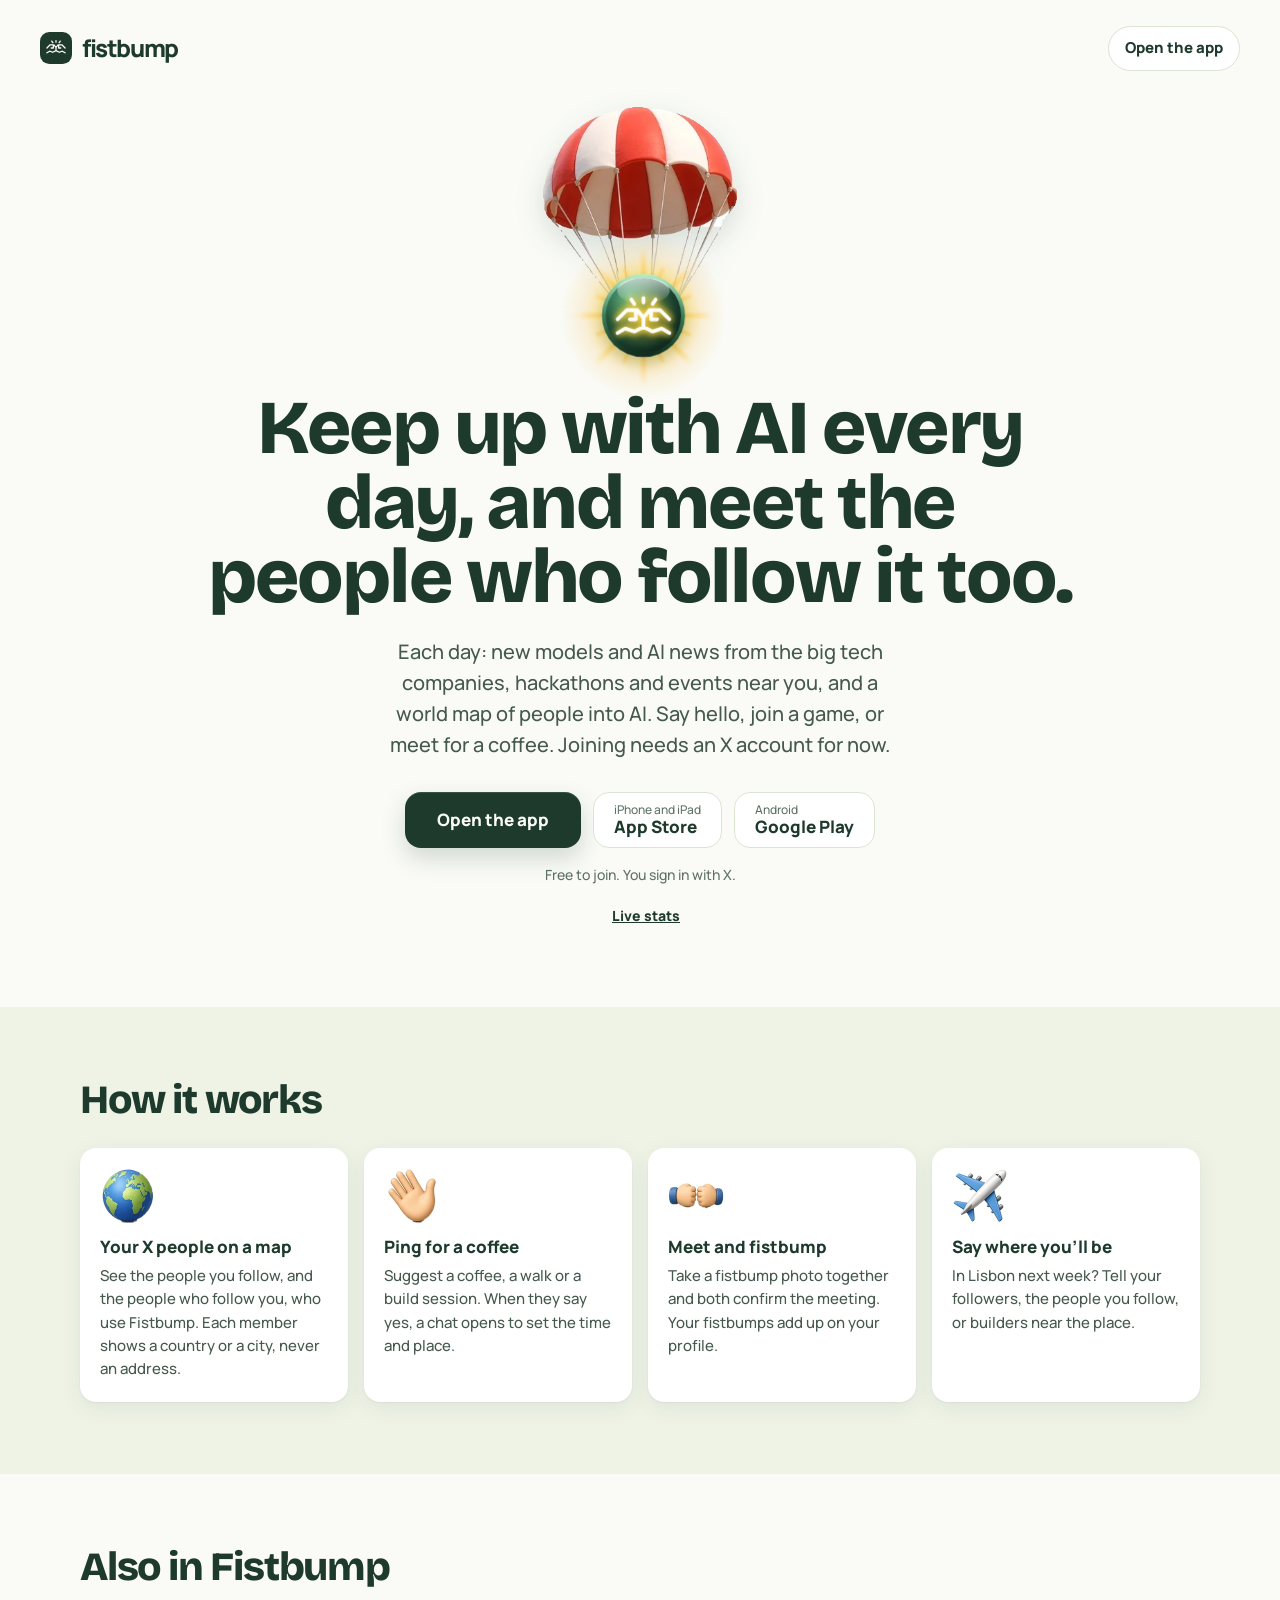
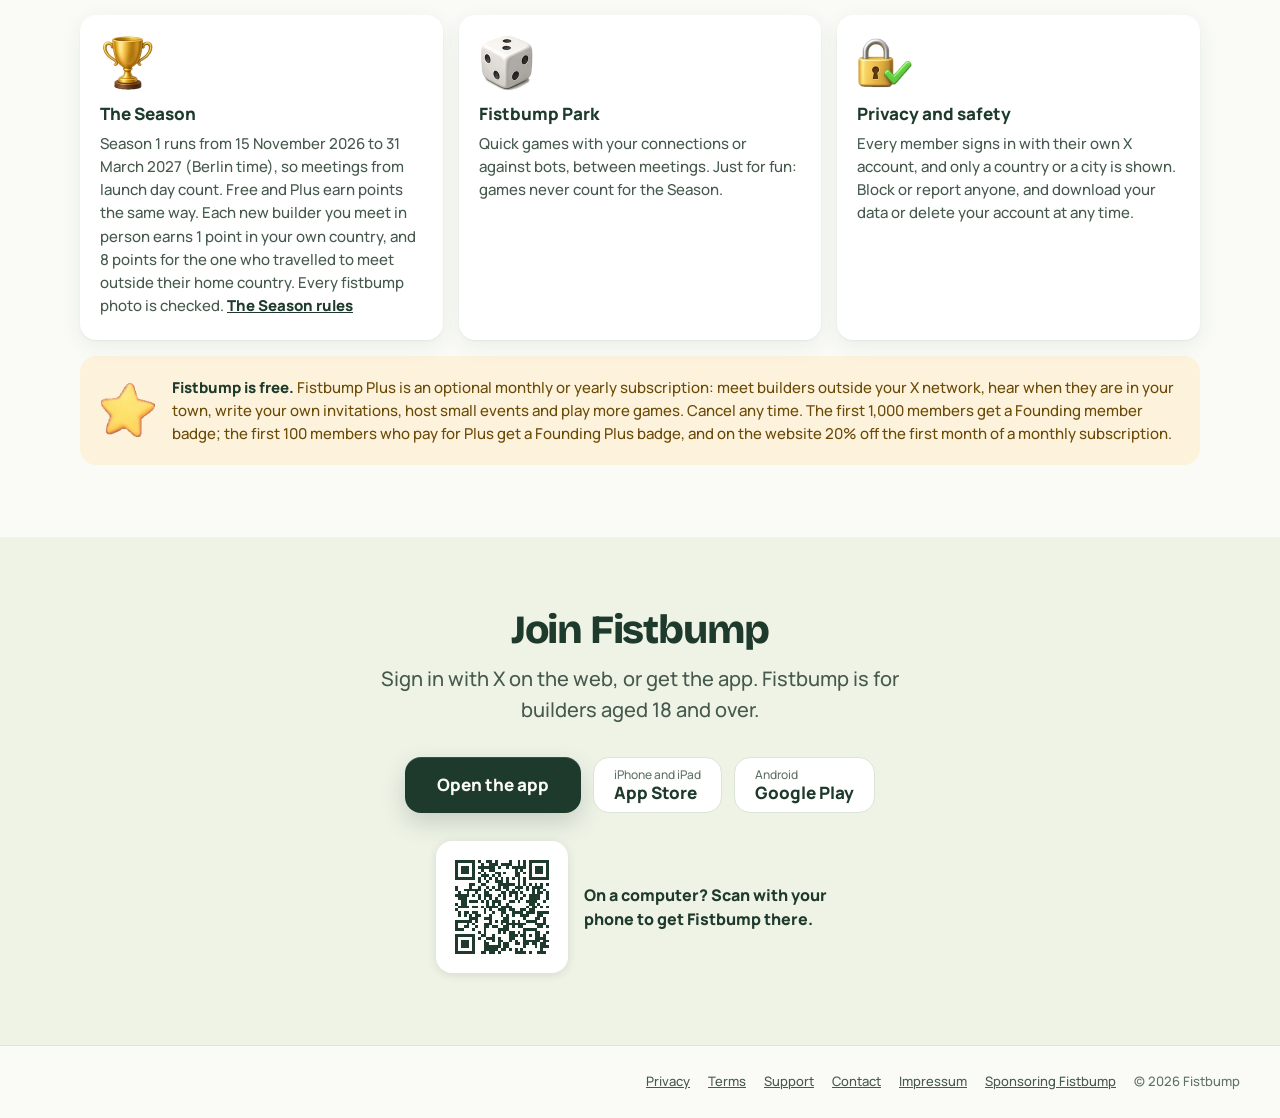
==== commit 94465f53: "Wording: keep up with AI every day (#332) * Wording: keep up with AI every day (the owner's choice, " ====
--- a/index.html
+++ b/index.html
@@ -3,10 +3,10 @@
   <head>
     <meta charset="utf-8" />
     <meta name="viewport" content="width=device-width, initial-scale=1" />
-    <title>Fistbump: meet the builders you know from X</title>
+    <title>Fistbump: keep up with AI every day</title>
     <meta
       name="description"
-      content="Fistbump shows the builders you know from X on a world map, so you can meet them for a coffee, a walk or a build session. Free to join."
+      content="Keep up with AI every day: AI news from the big tech companies, hackathons and events near you, and a world map of people into AI to meet. Free to join with an X account."
     />
     <meta name="theme-color" content="#FAFBF6" />
     <!-- Safari on iPhone offers the App Store app at the top of the page. -->
@@ -18,24 +18,24 @@
     <meta property="og:type" content="website" />
     <meta property="og:url" content="https://fistbump.world/" />
     <meta property="og:site_name" content="Fistbump" />
-    <meta property="og:title" content="Fistbump: meet the builders you know from X" />
+    <meta property="og:title" content="Fistbump: keep up with AI every day" />
     <meta
       property="og:description"
-      content="See the builders you know from X on a world map and meet them in person. Free to join."
+      content="Keep up with AI every day: AI news from the big tech companies, hackathons and events near you, and a world map of people into AI to meet. Free to join with an X account."
     />
     <meta property="og:image" content="https://fistbump.world/og.png" />
     <meta property="og:image:width" content="1200" />
     <meta property="og:image:height" content="630" />
     <meta
       property="og:image:alt"
-      content="The Fistbump parachute carrying the Fistbump logo on a round green badge, next to the words: Meet the builders you know from X, in real life."
+      content="The Fistbump parachute carrying the Fistbump logo on a round green badge, next to the words: Keep up with AI every day, and meet the people who follow it too."
     />
     <meta name="twitter:card" content="summary_large_image" />
     <meta name="twitter:site" content="@skatalystai" />
-    <meta name="twitter:title" content="Fistbump: meet the builders you know from X" />
+    <meta name="twitter:title" content="Fistbump: keep up with AI every day" />
     <meta
       name="twitter:description"
-      content="See the builders you know from X on a world map and meet them in person. Free to join."
+      content="Keep up with AI every day: AI news from the big tech companies, hackathons and events near you, and a world map of people into AI to meet. Free to join with an X account."
     />
     <meta name="twitter:image" content="https://fistbump.world/og.png" />
     <!-- The colours: the same chart as the app (src/theme/tokens.css). -->
@@ -706,10 +706,11 @@
             </svg>
           </span>
         </div>
-        <h1>Meet the builders you know from X, in real life.</h1>
+        <h1>Keep up with AI every day, and meet the people who follow it too.</h1>
         <p class="lead">
-          Fistbump puts the people you follow on X, and the people who follow you, on a world map.
-          Suggest a coffee, a walk or a build session, then meet in person.
+          Each day: new models and AI news from the big tech companies, hackathons and events near
+          you, and a world map of people into AI. Say hello, join a game, or meet for a coffee.
+          Joining needs an X account for now.
         </p>
         <!-- deploy-all.sh holds this page back until the app opens: it looks for id="open-app". -->
         <div class="actions">
